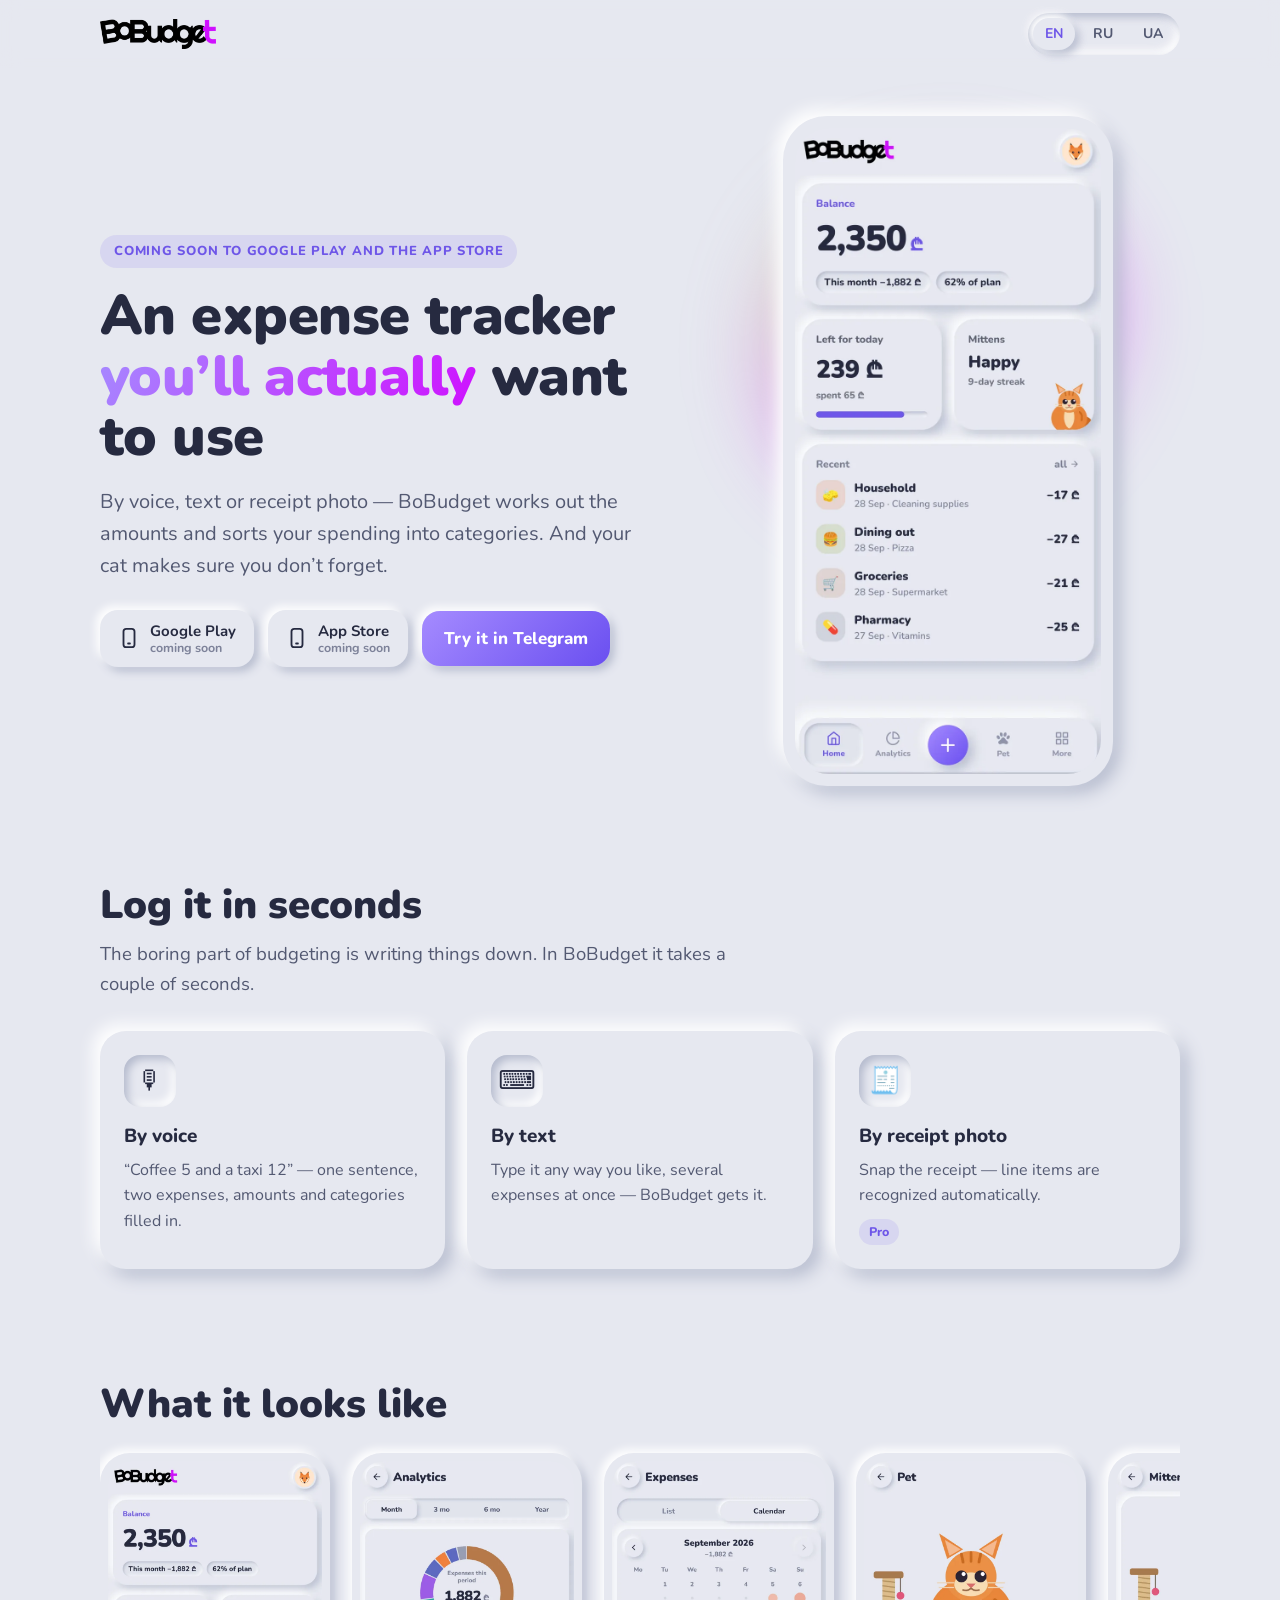
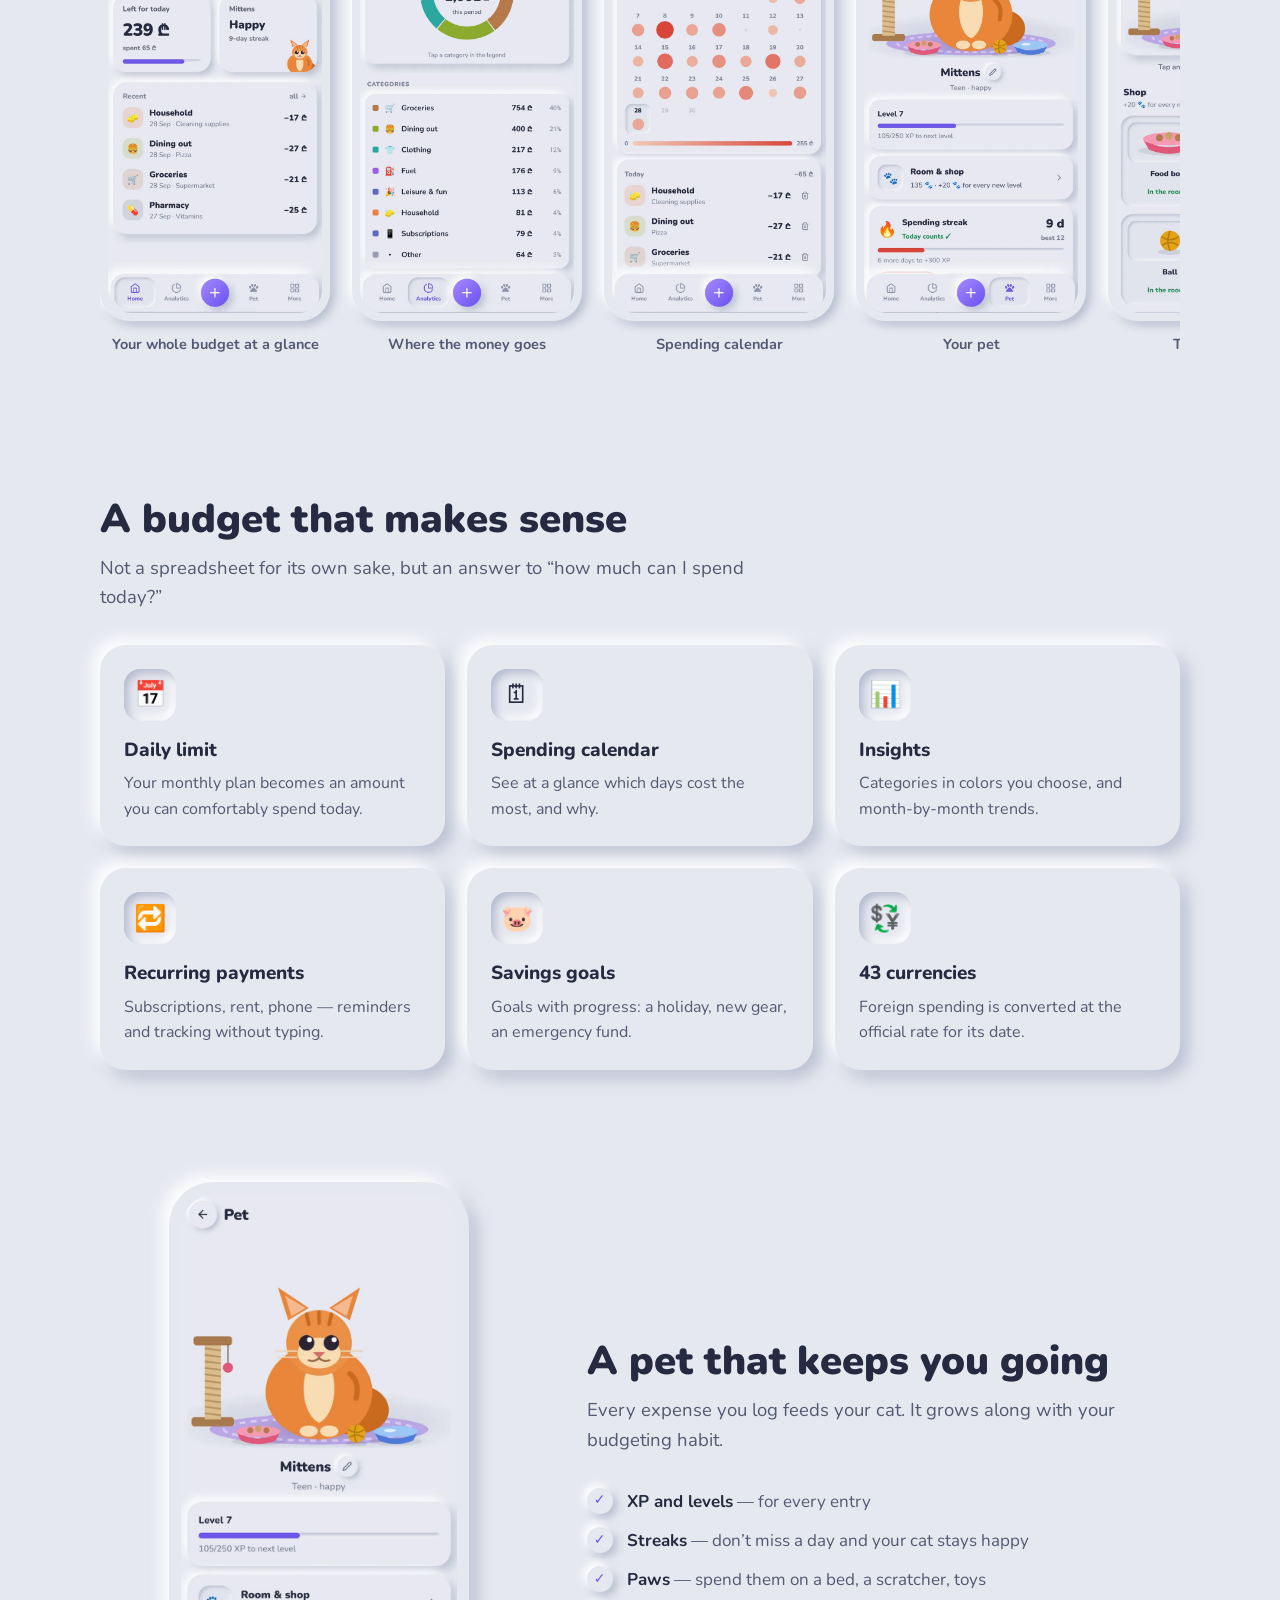
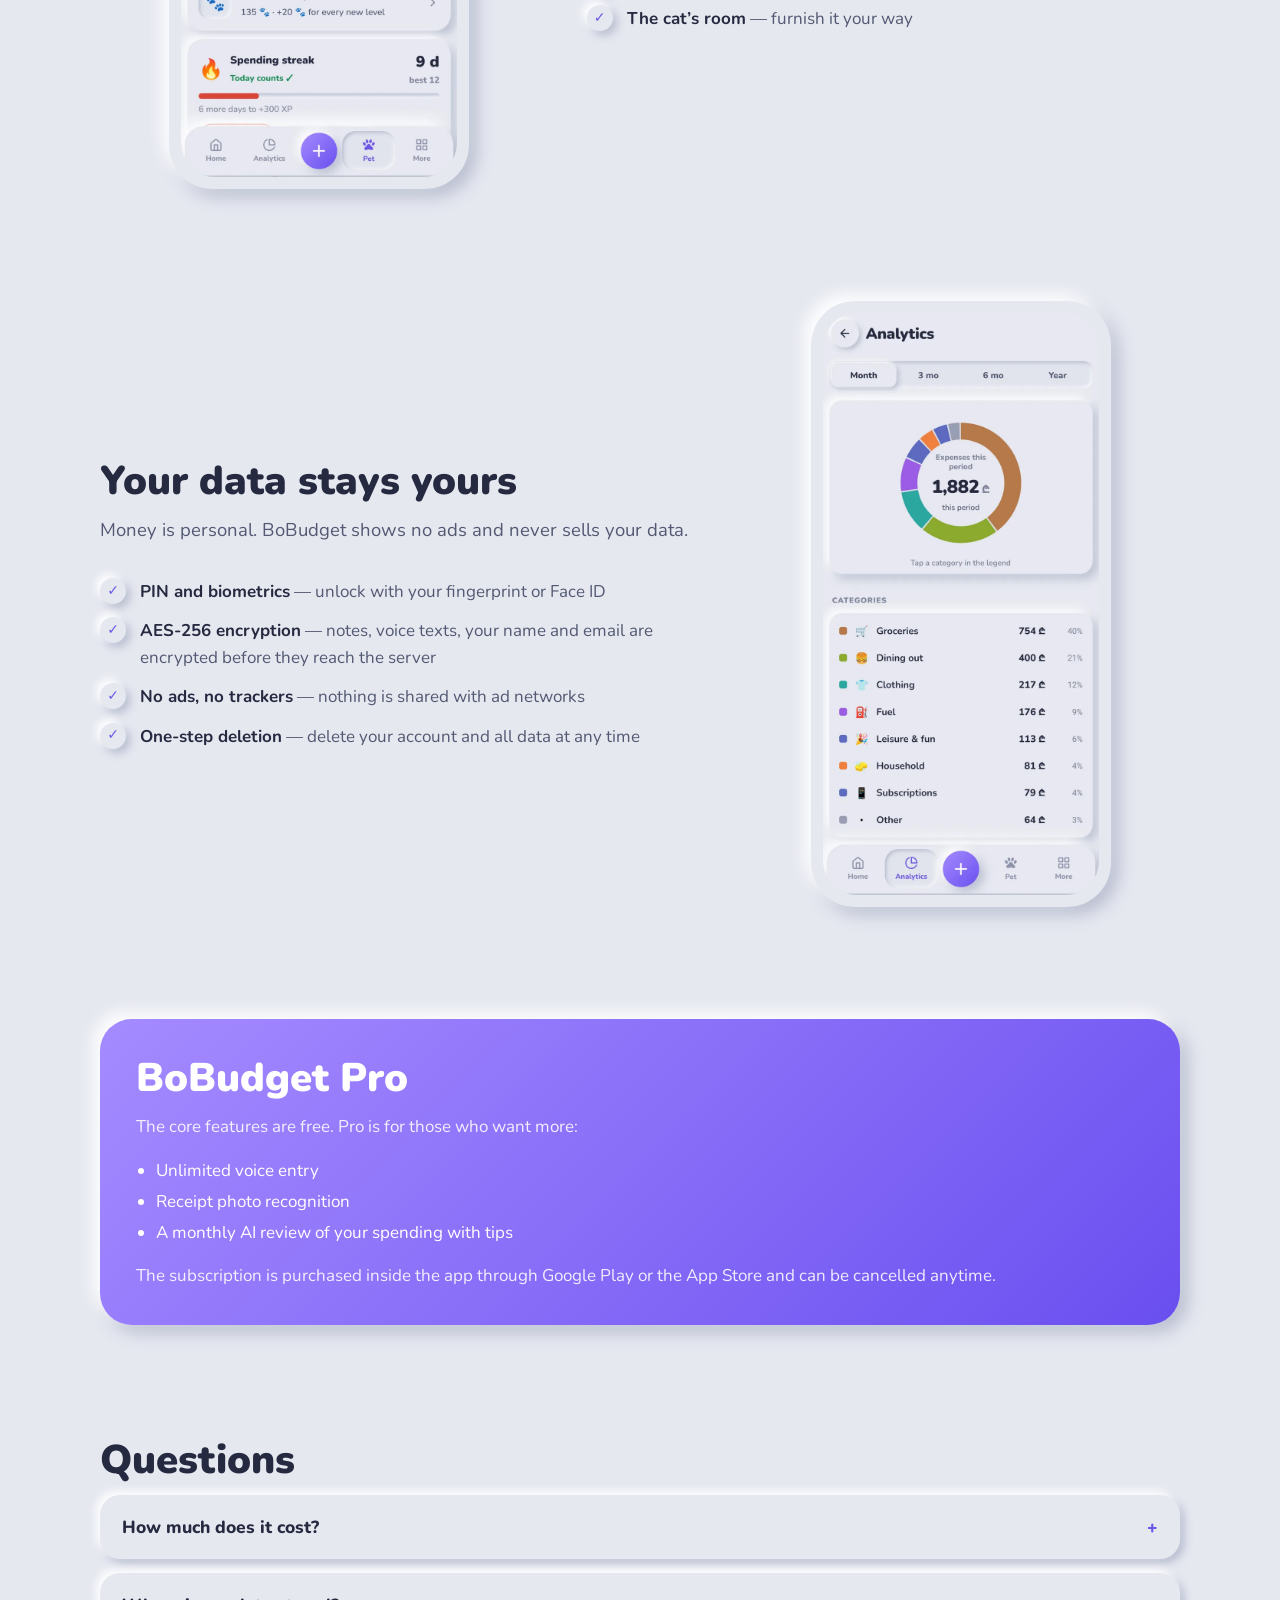
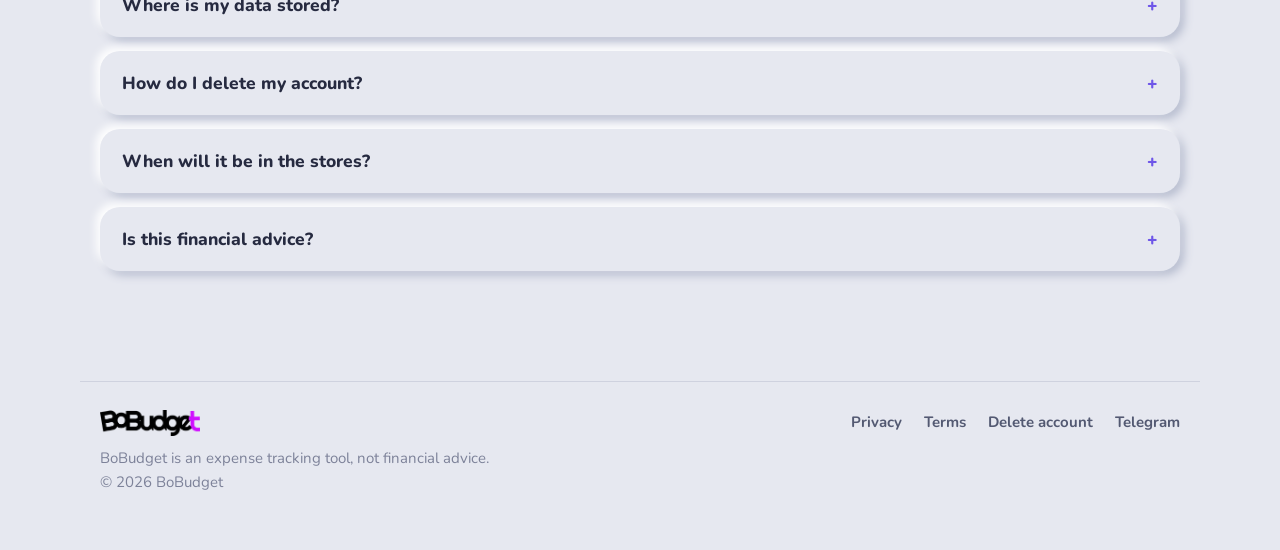
==== index.html @ 77367bcf "BoBudget site: ru/en/uk landing page Co-Authored-By: Claude Opus 5.5 <noreply@anthropic.com>" ====
<!doctype html>
<html lang="en">
<head>
<meta charset="utf-8">
<meta name="viewport" content="width=device-width, initial-scale=1">
<title>BoBudget — expense tracker by voice, text and receipt photo</title>
<meta name="description" content="BoBudget is a personal expense tracker: say “coffee 5 and a taxi 12” and it sorts the spending into categories. A daily limit, a spending calendar, insights and a cat that your entries keep fed.">
<link rel="canonical" href="https://bogdanhere1.github.io/bobudget/">
<link rel="alternate" hreflang="en" href="https://bogdanhere1.github.io/bobudget/">
<link rel="alternate" hreflang="ru" href="https://bogdanhere1.github.io/bobudget/ru/">
<link rel="alternate" hreflang="uk" href="https://bogdanhere1.github.io/bobudget/uk/">
<link rel="alternate" hreflang="x-default" href="https://bogdanhere1.github.io/bobudget/">
<meta property="og:type" content="website">
<meta property="og:title" content="BoBudget — expense tracker by voice, text and receipt photo">
<meta property="og:description" content="BoBudget is a personal expense tracker: say “coffee 5 and a taxi 12” and it sorts the spending into categories. A daily limit, a spending calendar, insights and a cat that your entries keep fed.">
<meta property="og:url" content="https://bogdanhere1.github.io/bobudget/">
<meta property="og:image" content="https://bogdanhere1.github.io/bobudget/assets/img/og-en.png">
<meta name="twitter:card" content="summary_large_image">
<meta name="theme-color" content="#e6e8f0" media="(prefers-color-scheme: light)">
<meta name="theme-color" content="#272934" media="(prefers-color-scheme: dark)">
<link rel="icon" type="image/png" href="assets/img/favicon.png">
<link rel="apple-touch-icon" href="assets/img/apple-touch-icon.png">
<link rel="preconnect" href="https://fonts.googleapis.com">
<link rel="preconnect" href="https://fonts.gstatic.com" crossorigin>
<link href="https://fonts.googleapis.com/css2?family=Nunito:wght@400;600;700;800;900&display=swap" rel="stylesheet">
<link rel="stylesheet" href="assets/site.css">
<script>
try{var s=localStorage.getItem('lang');var n=(navigator.language||'').slice(0,2).toLowerCase();
var to=s||(n==='ru'||n==='uk'||n==='be'?(n==='uk'?'uk':'ru'):'');if(to&&to!=='en')location.replace(to+'/');}catch(e){}
</script>
</head>
<body>
<header class="top"><div class="wrap">
  <a href="" aria-label="BoBudget"><img class="logo-light" src="assets/img/logo-light.png" alt="BoBudget" width="424" height="110"><img class="logo-dark" src="assets/img/logo-dark.png" alt="BoBudget" width="424" height="110"></a>
  <nav class="langs" aria-label="Language"><a href="" hreflang="en" data-lang="en" aria-current="true">EN</a><a href="ru/" hreflang="ru" data-lang="ru">RU</a><a href="uk/" hreflang="uk" data-lang="uk">UA</a></nav>
</div></header>

<main>
<section class="hero"><div class="wrap">
  <div>
    <span class="eyebrow">Coming soon to Google Play and the App Store</span>
    <h1>An expense tracker <span class="mark">you’ll actually</span> want to use</h1>
    <p class="lead">By voice, text or receipt photo — BoBudget works out the amounts and sorts your spending into categories. And your cat makes sure you don’t forget.</p>
    <div class="stores"><div class="store"><svg viewBox="0 0 24 24" fill="none" stroke="currentColor" stroke-width="2" stroke-linecap="round" stroke-linejoin="round" aria-hidden="true"><rect x="6" y="2" width="12" height="20" rx="3"/><path d="M11 18h2"/></svg><span><b>Google Play</b><small>coming soon</small></span></div><div class="store"><svg viewBox="0 0 24 24" fill="none" stroke="currentColor" stroke-width="2" stroke-linecap="round" stroke-linejoin="round" aria-hidden="true"><rect x="6" y="2" width="12" height="20" rx="3"/><path d="M11 18h2"/></svg><span><b>App Store</b><small>coming soon</small></span></div><a class="tg" href="https://t.me/bobudget_bot" rel="noopener">Try it in Telegram</a></div>
  </div>
  <div class="phone-stage"><div class="glow"></div><div class="phone"><img src="assets/img/en-01-home.webp" width="720" height="1520" alt="Your whole budget at a glance" fetchpriority="high"></div></div>
</div></section>

<section><div class="wrap">
  <h2>Log it in seconds</h2><p class="sub">The boring part of budgeting is writing things down. In BoBudget it takes a couple of seconds.</p>
  <div class="grid3"><div class="card"><div class="ic">🎙</div><h3>By voice</h3><p>“Coffee 5 and a taxi 12” — one sentence, two expenses, amounts and categories filled in.</p></div><div class="card"><div class="ic">⌨️</div><h3>By text</h3><p>Type it any way you like, several expenses at once — BoBudget gets it.</p></div><div class="card"><div class="ic">🧾</div><h3>By receipt photo</h3><p>Snap the receipt — line items are recognized automatically.</p><span class="tag">Pro</span></div></div>
</div></section>

<section><div class="wrap">
  <h2>What it looks like</h2>
  <div class="screens"><figure><div class="shot"><img src="assets/img/en-01-home.webp" width="720" height="1520" loading="lazy" alt="Your whole budget at a glance"></div><figcaption>Your whole budget at a glance</figcaption></figure><figure><div class="shot"><img src="assets/img/en-02-analytics.webp" width="720" height="1520" loading="lazy" alt="Where the money goes"></div><figcaption>Where the money goes</figcaption></figure><figure><div class="shot"><img src="assets/img/en-03-calendar.webp" width="720" height="1520" loading="lazy" alt="Spending calendar"></div><figcaption>Spending calendar</figcaption></figure><figure><div class="shot"><img src="assets/img/en-04-pet.webp" width="720" height="1520" loading="lazy" alt="Your pet"></div><figcaption>Your pet</figcaption></figure><figure><div class="shot"><img src="assets/img/en-05-room.webp" width="720" height="1520" loading="lazy" alt="The cat’s room"></div><figcaption>The cat’s room</figcaption></figure><figure><div class="shot"><img src="assets/img/en-06-add.webp" width="720" height="1520" loading="lazy" alt="New expense"></div><figcaption>New expense</figcaption></figure></div>
</div></section>

<section><div class="wrap">
  <h2>A budget that makes sense</h2><p class="sub">Not a spreadsheet for its own sake, but an answer to “how much can I spend today?”</p>
  <div class="grid3"><div class="card"><div class="ic">📅</div><h3>Daily limit</h3><p>Your monthly plan becomes an amount you can comfortably spend today.</p></div><div class="card"><div class="ic">🗓</div><h3>Spending calendar</h3><p>See at a glance which days cost the most, and why.</p></div><div class="card"><div class="ic">📊</div><h3>Insights</h3><p>Categories in colors you choose, and month-by-month trends.</p></div><div class="card"><div class="ic">🔁</div><h3>Recurring payments</h3><p>Subscriptions, rent, phone — reminders and tracking without typing.</p></div><div class="card"><div class="ic">🐷</div><h3>Savings goals</h3><p>Goals with progress: a holiday, new gear, an emergency fund.</p></div><div class="card"><div class="ic">💱</div><h3>43 currencies</h3><p>Foreign spending is converted at the official rate for its date.</p></div></div>
</div></section>

<section><div class="wrap split">
  <div class="phone-col"><div class="phone"><img src="assets/img/en-04-pet.webp" width="720" height="1520" loading="lazy" alt="Your pet"></div></div>
  <div><h2>A pet that keeps you going</h2><p class="sub">Every expense you log feeds your cat. It grows along with your budgeting habit.</p><ul class="ticks"><li><span><b>XP and levels</b> — for every entry</span></li><li><span><b>Streaks</b> — don’t miss a day and your cat stays happy</span></li><li><span><b>Paws</b> — spend them on a bed, a scratcher, toys</span></li><li><span><b>The cat’s room</b> — furnish it your way</span></li></ul></div>
</div></section>

<section><div class="wrap split rev">
  <div><h2>Your data stays yours</h2><p class="sub">Money is personal. BoBudget shows no ads and never sells your data.</p><ul class="ticks"><li><span><b>PIN and biometrics</b> — unlock with your fingerprint or Face ID</span></li><li><span><b>AES-256 encryption</b> — notes, voice texts, your name and email are encrypted before they reach the server</span></li><li><span><b>No ads, no trackers</b> — nothing is shared with ad networks</span></li><li><span><b>One-step deletion</b> — delete your account and all data at any time</span></li></ul></div>
  <div class="phone-col"><div class="phone"><img src="assets/img/en-02-analytics.webp" width="720" height="1520" loading="lazy" alt="Where the money goes"></div></div>
</div></section>

<section><div class="wrap">
  <div class="pro"><h2>BoBudget Pro</h2><p>The core features are free. Pro is for those who want more:</p><ul><li>Unlimited voice entry</li><li>Receipt photo recognition</li><li>A monthly AI review of your spending with tips</li></ul><p style="margin:16px 0 0">The subscription is purchased inside the app through Google Play or the App Store and can be cancelled anytime.</p></div>
</div></section>

<section><div class="wrap">
  <h2>Questions</h2>
  <details><summary>How much does it cost?</summary><p>The app is free. Extra features come with the BoBudget Pro subscription.</p></details><details><summary>Where is my data stored?</summary><p>On a secured server in Europe. Personal fields are encrypted and every connection uses HTTPS. See the privacy policy for details.</p></details><details><summary>How do I delete my account?</summary><p>In the app: Account → Delete account. Or without the app, on the account deletion page.</p></details><details><summary>When will it be in the stores?</summary><p>Testing is under way. BoBudget already works in Telegram — you can try it there.</p></details><details><summary>Is this financial advice?</summary><p>No. BoBudget is a tracking tool; the decisions are yours.</p></details>
</div></section>
</main>

<footer><div class="wrap">
  <div class="note"><img class="logo-light" src="assets/img/logo-light.png" alt="BoBudget" width="140" height="36" style="height:26px;width:auto;margin-bottom:10px"><img class="logo-dark" src="assets/img/logo-dark.png" alt="" width="140" height="36" style="height:26px;width:auto;margin-bottom:10px">
  <div>BoBudget is an expense tracking tool, not financial advice.</div><div>© 2026 BoBudget</div></div>
  <nav><a href="https://budget-api-production-ce25.up.railway.app/privacy/">Privacy</a><a href="https://budget-api-production-ce25.up.railway.app/terms/">Terms</a><a href="https://budget-api-production-ce25.up.railway.app/delete-account/">Delete account</a><a href="https://t.me/bobudget_bot" rel="noopener">Telegram</a></nav>
</div></footer>
<script>
document.querySelectorAll('.langs a').forEach(function(a){a.addEventListener('click',function(){try{localStorage.setItem('lang',a.dataset.lang)}catch(e){}})});
</script>
</body>
</html>
---- assets/site.css ----
/* BoBudget site — soft UI, the same palette as the app (app-native/src/theme.ts). */
:root {
  --bg: #e6e8f0; --surface: #e6e8f0; --text: #262a40; --text2: #535972; --muted: #7d8299;
  --accent: #6e56e8; --accent-wash: rgba(110, 86, 232, .12);
  --hi: #ffffff; --sh: #b4bacd; --grad1: #a58bff; --grad2: #6a4ff0;
  --lime: #c2ff40; --magenta: #cf10ff; --line: #cfd2df;
  --out: -7px -7px 16px var(--hi), 7px 7px 18px var(--sh);
  --out-sm: -4px -4px 9px var(--hi), 4px 4px 10px var(--sh);
  --in: inset 4px 4px 9px var(--sh), inset -4px -4px 9px var(--hi);
  color-scheme: light;
}
@media (prefers-color-scheme: dark) {
  :root {
    --bg: #272934; --surface: #272934; --text: #eceef6; --text2: #b4b8ca; --muted: #8c90a6;
    --accent: #a594ff; --accent-wash: rgba(165, 148, 255, .14);
    --hi: #333644; --sh: #17181f; --line: #3b3e4d;
    color-scheme: dark;
  }
  .logo-light { display: none; }
  .logo-dark { display: inline-block !important; }
}
* { box-sizing: border-box; }
html { scroll-behavior: smooth; }
body {
  margin: 0; background: var(--bg); color: var(--text);
  font-family: 'Nunito', system-ui, -apple-system, 'Segoe UI', sans-serif; font-size: 17px; line-height: 1.6;
  -webkit-font-smoothing: antialiased;
}
img { max-width: 100%; display: block; }
a { color: var(--accent); }
.wrap { max-width: 1120px; margin: 0 auto; padding: 0 20px; }
.logo-dark { display: none; }

/* header */
header.top { position: sticky; top: 0; z-index: 10; background: color-mix(in srgb, var(--bg) 88%, transparent); backdrop-filter: blur(10px); }
header.top .wrap { display: flex; align-items: center; justify-content: space-between; height: 68px; gap: 12px; }
header.top img { height: 30px; width: auto; }
.langs { display: flex; gap: 6px; padding: 5px; border-radius: 999px; box-shadow: var(--in); }
.langs a { text-decoration: none; color: var(--text2); font-weight: 700; font-size: 14px; padding: 5px 12px; border-radius: 999px; }
.langs a[aria-current="true"] { background: var(--surface); color: var(--accent); box-shadow: var(--out-sm); }

/* hero */
.hero { padding: 48px 0 40px; }
.hero .wrap { display: grid; grid-template-columns: 1.1fr .9fr; gap: 48px; align-items: center; }
.eyebrow { display: inline-flex; align-items: center; gap: 8px; font-weight: 800; font-size: 13px; letter-spacing: .06em; text-transform: uppercase; color: var(--accent); background: var(--accent-wash); padding: 6px 14px; border-radius: 999px; }
h1 { font-size: clamp(34px, 5vw, 56px); line-height: 1.08; font-weight: 900; margin: 18px 0 18px; letter-spacing: -.01em; }
h1 .mark { background: linear-gradient(120deg, var(--grad1), var(--magenta)); -webkit-background-clip: text; background-clip: text; color: transparent; }
.lead { font-size: 20px; color: var(--text2); max-width: 560px; margin: 0 0 28px; }
.stores { display: flex; flex-wrap: wrap; gap: 14px; align-items: center; }
.store { display: inline-flex; align-items: center; gap: 10px; padding: 12px 18px; border-radius: 18px; box-shadow: var(--out-sm); background: var(--surface); }
.store svg { width: 22px; height: 22px; flex: none; }
.store b { display: block; font-size: 15px; line-height: 1.2; }
.store small { display: block; color: var(--muted); font-size: 12.5px; font-weight: 700; line-height: 1.2; }
.tg { text-decoration: none; font-weight: 800; color: #fff; background: linear-gradient(135deg, var(--grad1), var(--grad2)); padding: 14px 22px; border-radius: 18px; box-shadow: var(--out-sm); }
.tg:hover { filter: brightness(1.06); }
.phone-stage { position: relative; display: flex; justify-content: center; }
.phone-stage .glow { position: absolute; width: 78%; aspect-ratio: 1; border-radius: 50%; top: 8%; background: radial-gradient(circle at 35% 30%, rgba(194, 255, 64, .55), rgba(207, 16, 255, .45) 55%, transparent 72%); filter: blur(40px); }
.phone { position: relative; width: min(330px, 80vw); border-radius: 44px; padding: 12px; background: var(--surface); box-shadow: var(--out); }
.phone img { border-radius: 34px; width: 100%; height: auto; }

/* sections */
section { padding: 56px 0; }
h2 { font-size: clamp(28px, 3.6vw, 40px); line-height: 1.15; font-weight: 900; margin: 0 0 12px; }
.sub { color: var(--text2); font-size: 18.5px; max-width: 680px; margin: 0 0 32px; }
.grid3 { display: grid; grid-template-columns: repeat(3, 1fr); gap: 22px; }
.grid2 { display: grid; grid-template-columns: repeat(2, 1fr); gap: 22px; }
.card { background: var(--surface); border-radius: 26px; padding: 24px; box-shadow: var(--out); min-width: 0; }
.ic { width: 52px; height: 52px; border-radius: 16px; display: grid; place-items: center; font-size: 26px; box-shadow: var(--in); margin-bottom: 14px; }
.card h3 { margin: 0 0 6px; font-size: 19px; font-weight: 800; }
.card p { margin: 0; color: var(--text2); font-size: 16px; }
.card .tag { display: inline-block; margin-top: 10px; font-size: 12.5px; font-weight: 800; color: var(--accent); background: var(--accent-wash); padding: 3px 10px; border-radius: 999px; }

/* screens */
.screens { display: flex; gap: 22px; overflow-x: auto; padding: 14px 6px 28px; scroll-snap-type: x mandatory; }
.screens figure { margin: 0; flex: 0 0 auto; width: 230px; scroll-snap-align: start; }
.screens .shot { border-radius: 30px; padding: 8px; background: var(--surface); box-shadow: var(--out-sm); }
.screens img { border-radius: 23px; width: 100%; height: auto; }
.screens figcaption { text-align: center; color: var(--text2); font-weight: 700; font-size: 14.5px; margin-top: 12px; }

/* split */
.split { display: grid; grid-template-columns: .85fr 1.15fr; gap: 48px; align-items: center; }
.split.rev { grid-template-columns: 1.15fr .85fr; }
.split .phone { width: min(300px, 76vw); margin: 0 auto; }
ul.ticks { list-style: none; padding: 0; margin: 0; display: grid; gap: 12px; }
ul.ticks li { display: grid; grid-template-columns: 30px 1fr; gap: 10px; color: var(--text2); }
ul.ticks li::before { content: "✓"; width: 26px; height: 26px; border-radius: 50%; display: grid; place-items: center; font-weight: 900; font-size: 14px; color: var(--accent); box-shadow: var(--out-sm); }
ul.ticks b { color: var(--text); }

/* pro */
.pro { background: linear-gradient(135deg, var(--grad1), var(--grad2)); color: #fff; border-radius: 32px; padding: 36px; box-shadow: var(--out); }
.pro h2 { color: #fff; }
.pro p { color: rgba(255, 255, 255, .88); margin: 0 0 16px; }
.pro ul { margin: 0; padding-left: 20px; color: #fff; }
.pro li { margin: 4px 0; }

/* faq */
details { background: var(--surface); border-radius: 20px; box-shadow: var(--out-sm); padding: 18px 22px; margin-bottom: 14px; }
summary { cursor: pointer; font-weight: 800; font-size: 17.5px; list-style: none; display: flex; justify-content: space-between; gap: 16px; }
summary::after { content: "+"; color: var(--accent); font-weight: 900; }
details[open] summary::after { content: "−"; }
details p { color: var(--text2); margin: 12px 0 0; }

/* footer */
footer { padding: 40px 0 56px; color: var(--muted); font-size: 15px; }
footer .wrap { display: flex; flex-wrap: wrap; gap: 18px 28px; justify-content: space-between; align-items: flex-start; border-top: 1px solid var(--line); padding-top: 28px; }
footer nav { display: flex; flex-wrap: wrap; gap: 10px 22px; }
footer a { color: var(--text2); text-decoration: none; font-weight: 700; }
footer a:hover { color: var(--accent); }
footer .note { max-width: 520px; }

@media (max-width: 900px) {
  .hero .wrap, .split, .split.rev { grid-template-columns: 1fr; gap: 32px; }
  .split.rev .phone-col { order: -1; }
  .grid3 { grid-template-columns: 1fr 1fr; }
}
@media (max-width: 620px) {
  body { font-size: 16px; }
  .grid3, .grid2 { grid-template-columns: 1fr; }
  .hero { padding-top: 24px; }
  .lead { font-size: 18px; }
  section { padding: 40px 0; }
  .pro { padding: 26px; }
  header.top img { height: 24px; }
  .langs a { padding: 4px 9px; font-size: 13px; }
}
@media (prefers-reduced-motion: reduce) { html { scroll-behavior: auto; } }
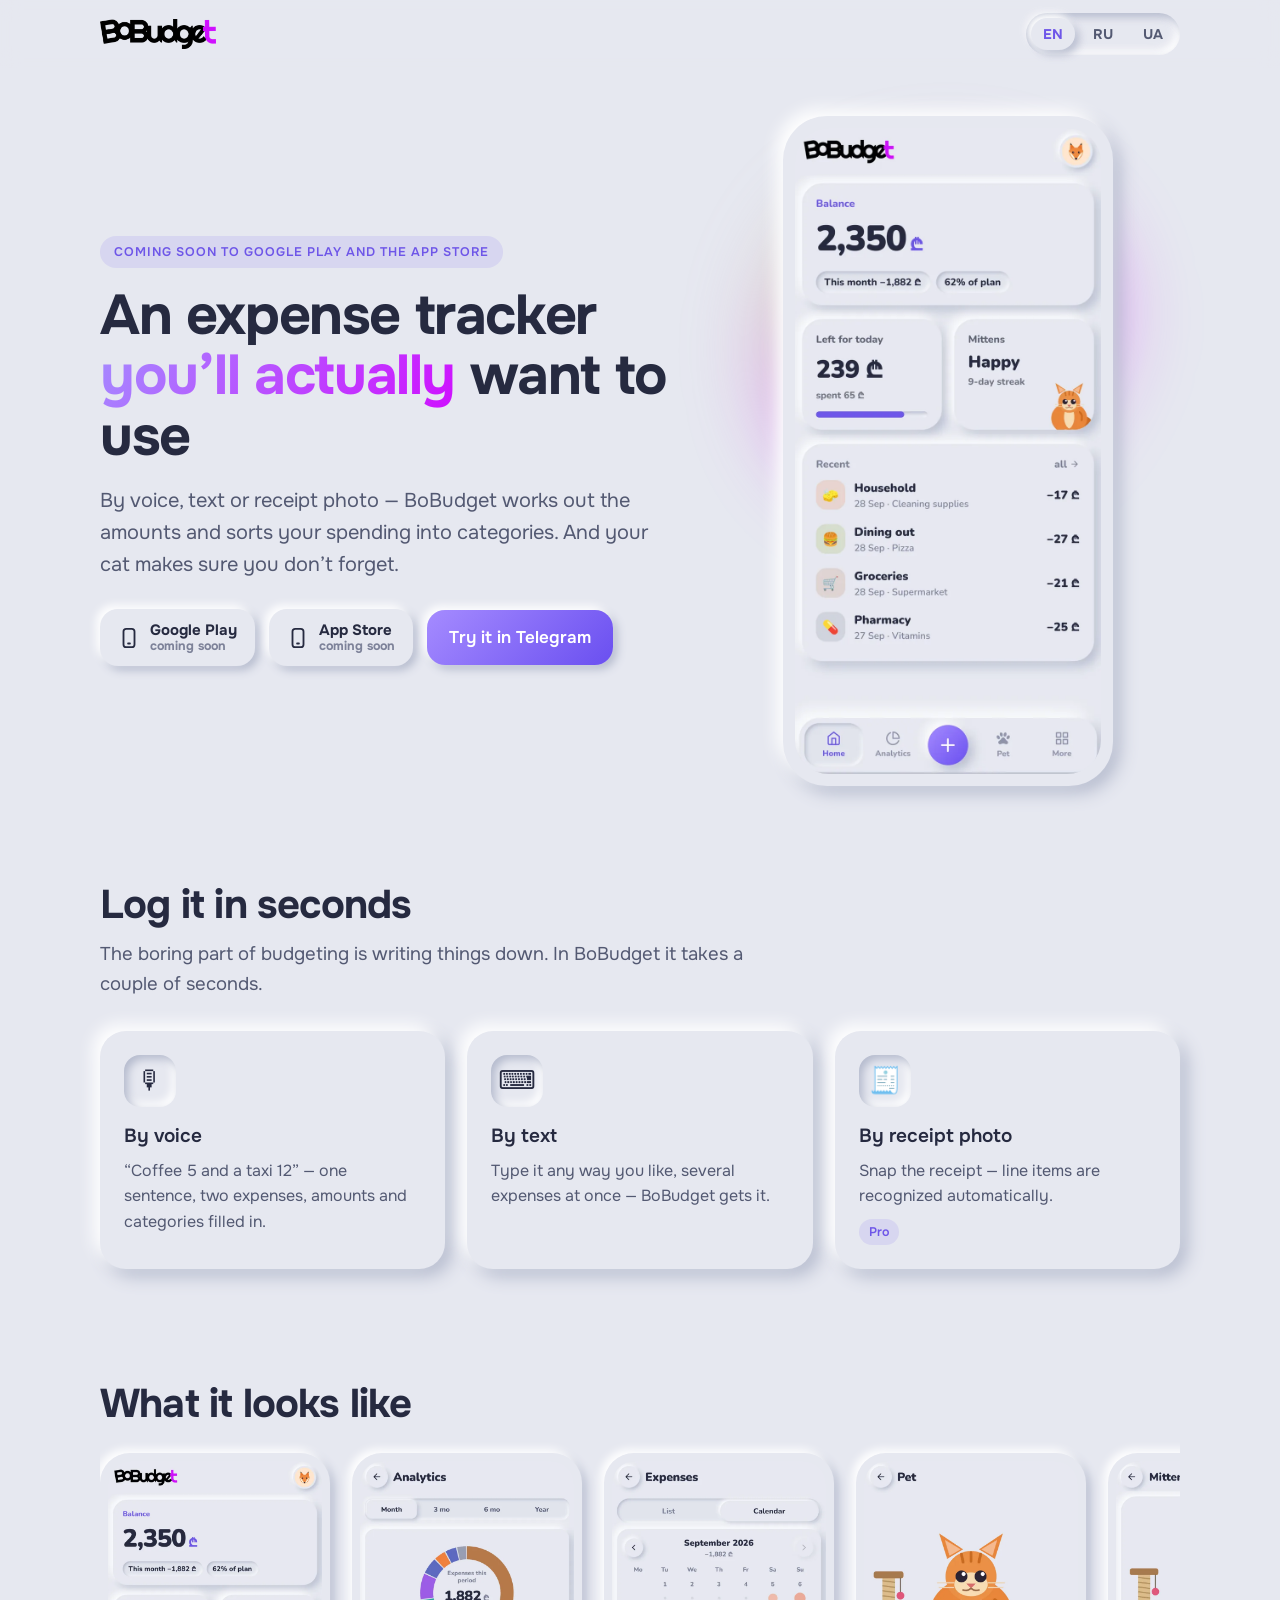
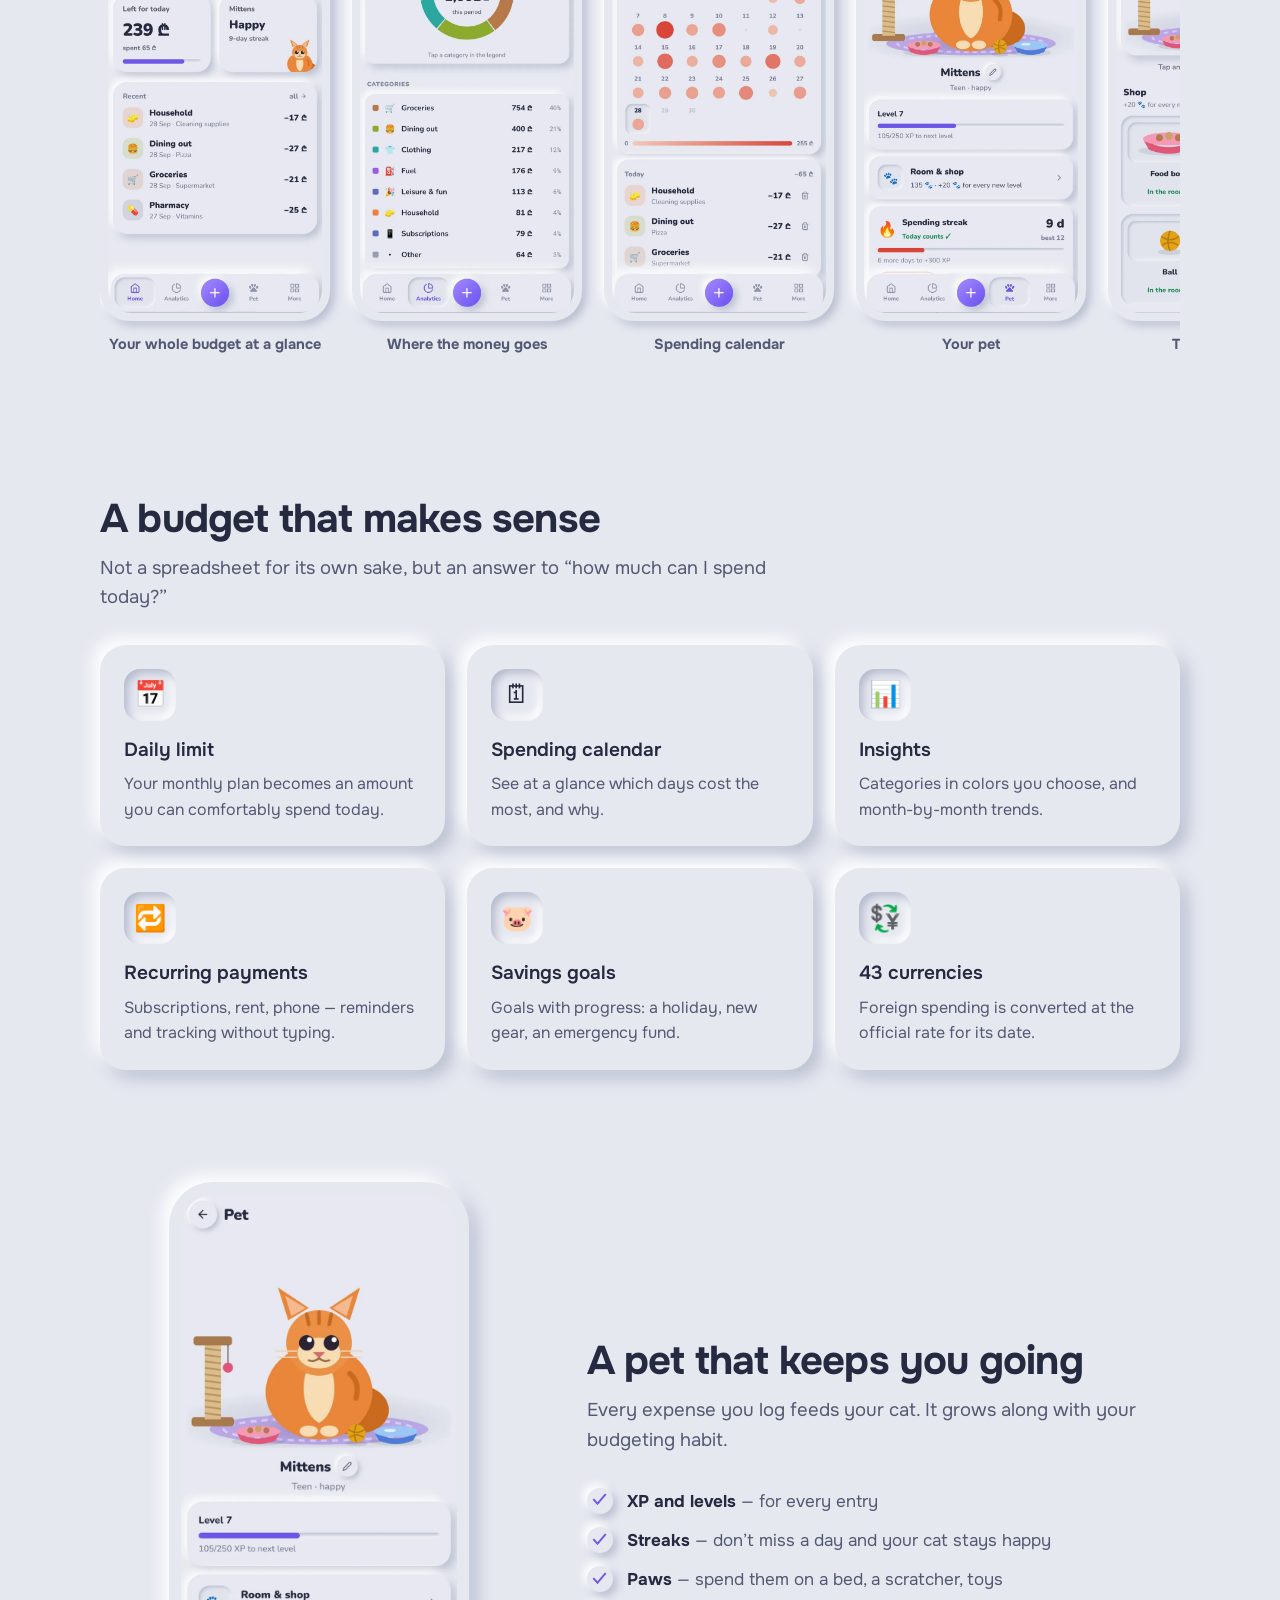
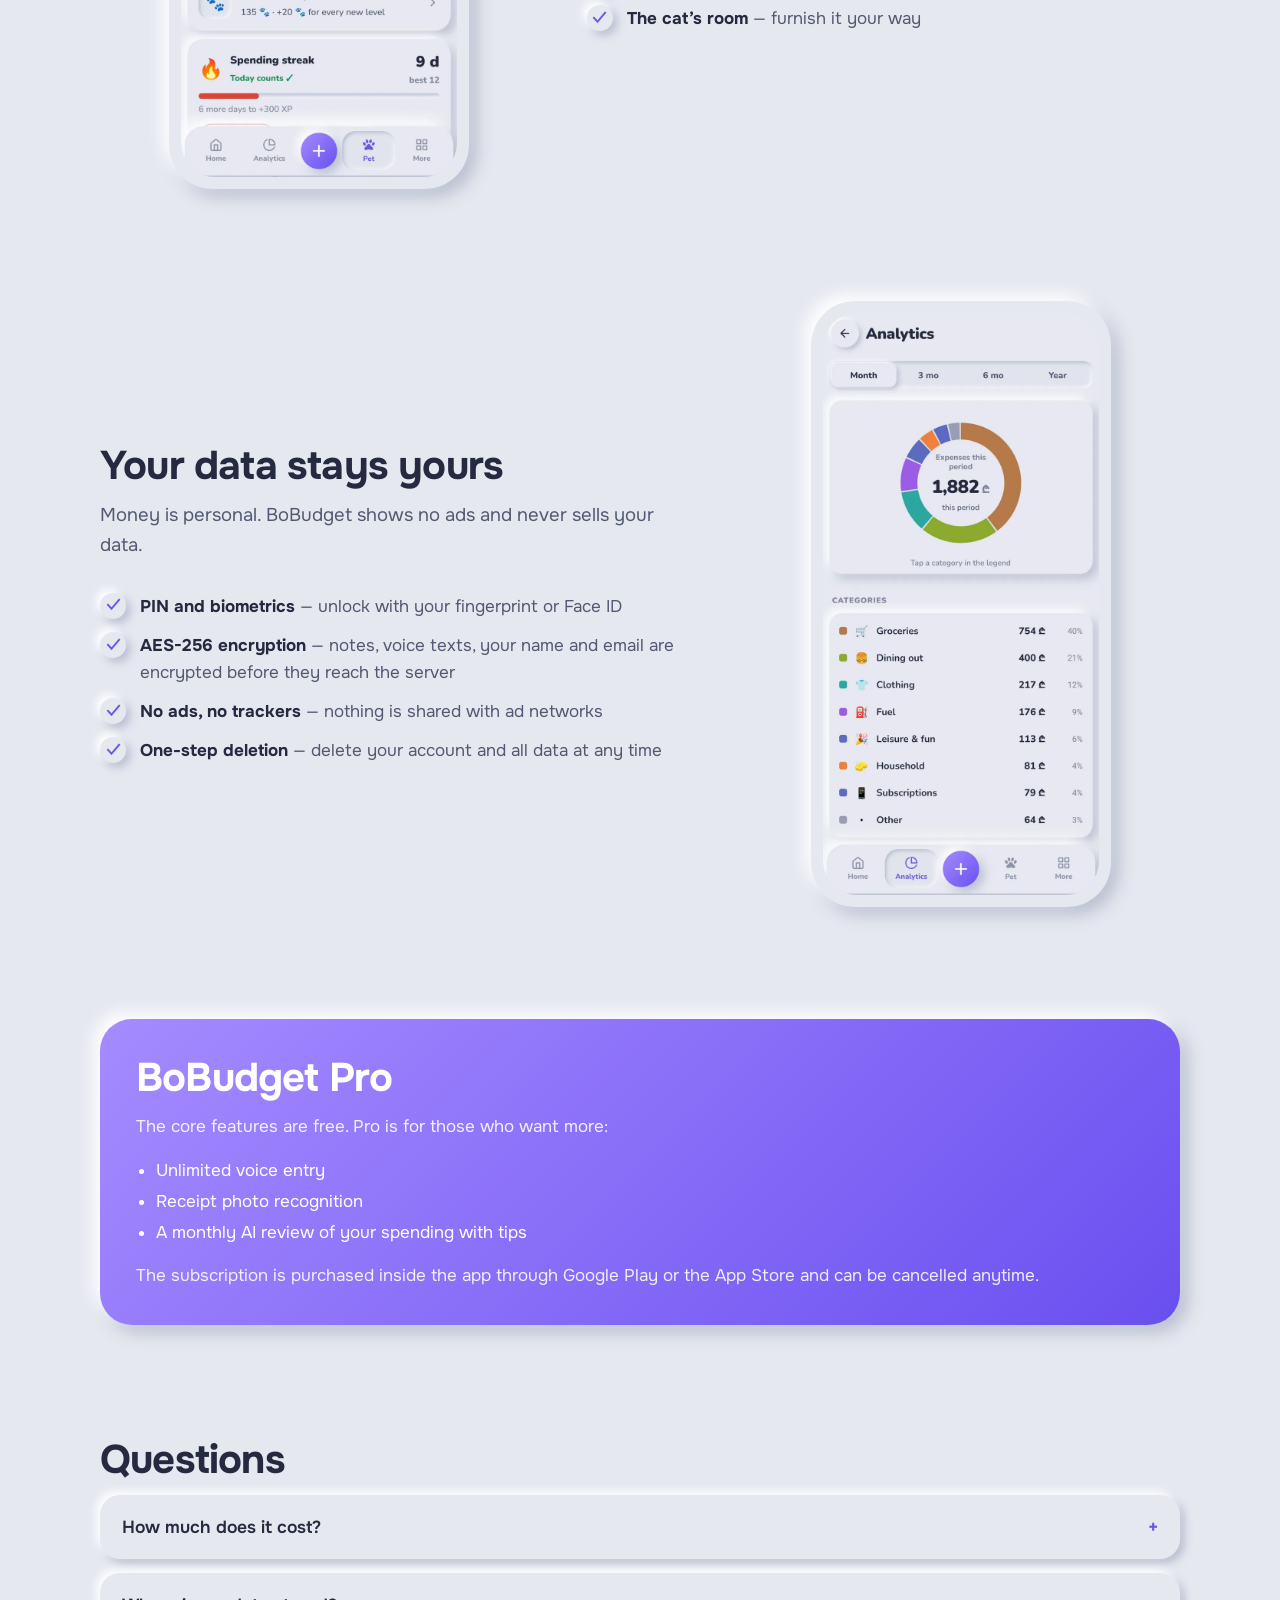
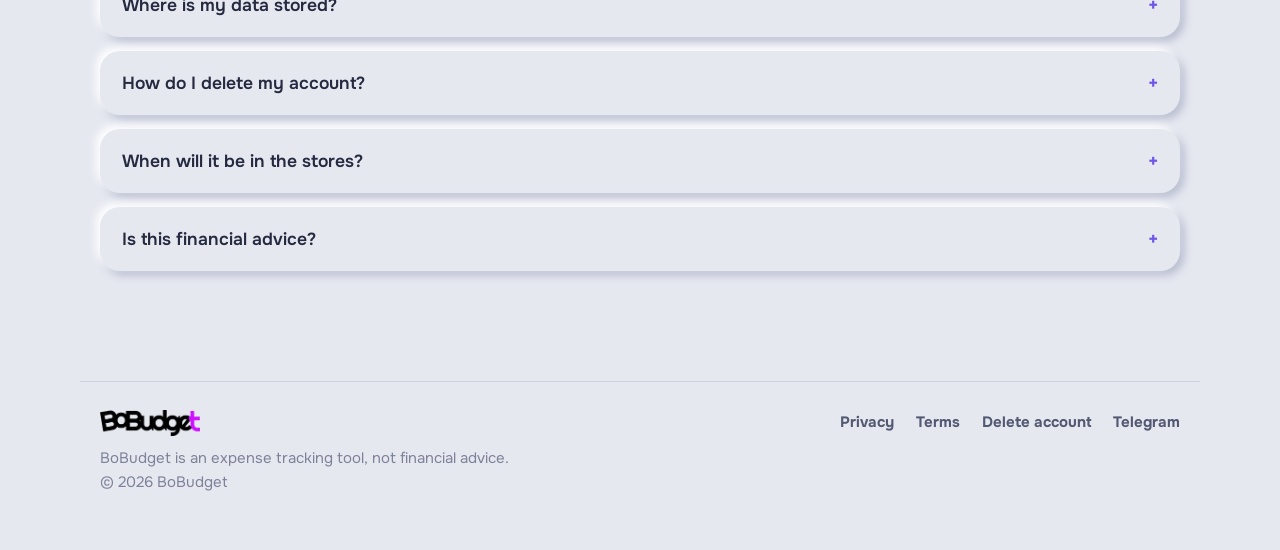
==== commit 85631748: "Font: Onest instead of Nunito, lighter weights Co-Authored-By: Claude Opus 5.5 <noreply@anthropic.co" ====
--- a/index.html
+++ b/index.html
@@ -22,7 +22,7 @@
 <link rel="apple-touch-icon" href="assets/img/apple-touch-icon.png">
 <link rel="preconnect" href="https://fonts.googleapis.com">
 <link rel="preconnect" href="https://fonts.gstatic.com" crossorigin>
-<link href="https://fonts.googleapis.com/css2?family=Nunito:wght@400;600;700;800;900&display=swap" rel="stylesheet">
+<link href="https://fonts.googleapis.com/css2?family=Onest:wght@400;500;600;700&display=swap" rel="stylesheet">
 <link rel="stylesheet" href="assets/site.css">
 <script>
 try{var s=localStorage.getItem('lang');var n=(navigator.language||'').slice(0,2).toLowerCase();
--- a/assets/site.css
+++ b/assets/site.css
@@ -23,7 +23,7 @@
 html { scroll-behavior: smooth; }
 body {
   margin: 0; background: var(--bg); color: var(--text);
-  font-family: 'Nunito', system-ui, -apple-system, 'Segoe UI', sans-serif; font-size: 17px; line-height: 1.6;
+  font-family: 'Onest', system-ui, -apple-system, 'Segoe UI', sans-serif; font-size: 17px; line-height: 1.6;
   -webkit-font-smoothing: antialiased;
 }
 img { max-width: 100%; display: block; }
@@ -42,8 +42,8 @@
 /* hero */
 .hero { padding: 48px 0 40px; }
 .hero .wrap { display: grid; grid-template-columns: 1.1fr .9fr; gap: 48px; align-items: center; }
-.eyebrow { display: inline-flex; align-items: center; gap: 8px; font-weight: 800; font-size: 13px; letter-spacing: .06em; text-transform: uppercase; color: var(--accent); background: var(--accent-wash); padding: 6px 14px; border-radius: 999px; }
-h1 { font-size: clamp(34px, 5vw, 56px); line-height: 1.08; font-weight: 900; margin: 18px 0 18px; letter-spacing: -.01em; }
+.eyebrow { display: inline-flex; align-items: center; gap: 8px; font-weight: 600; font-size: 12.5px; letter-spacing: .08em; text-transform: uppercase; color: var(--accent); background: var(--accent-wash); padding: 6px 14px; border-radius: 999px; }
+h1 { font-size: clamp(34px, 5vw, 56px); line-height: 1.08; font-weight: 700; margin: 18px 0 18px; letter-spacing: -.025em; }
 h1 .mark { background: linear-gradient(120deg, var(--grad1), var(--magenta)); -webkit-background-clip: text; background-clip: text; color: transparent; }
 .lead { font-size: 20px; color: var(--text2); max-width: 560px; margin: 0 0 28px; }
 .stores { display: flex; flex-wrap: wrap; gap: 14px; align-items: center; }
@@ -51,7 +51,7 @@
 .store svg { width: 22px; height: 22px; flex: none; }
 .store b { display: block; font-size: 15px; line-height: 1.2; }
 .store small { display: block; color: var(--muted); font-size: 12.5px; font-weight: 700; line-height: 1.2; }
-.tg { text-decoration: none; font-weight: 800; color: #fff; background: linear-gradient(135deg, var(--grad1), var(--grad2)); padding: 14px 22px; border-radius: 18px; box-shadow: var(--out-sm); }
+.tg { text-decoration: none; font-weight: 600; color: #fff; background: linear-gradient(135deg, var(--grad1), var(--grad2)); padding: 14px 22px; border-radius: 18px; box-shadow: var(--out-sm); }
 .tg:hover { filter: brightness(1.06); }
 .phone-stage { position: relative; display: flex; justify-content: center; }
 .phone-stage .glow { position: absolute; width: 78%; aspect-ratio: 1; border-radius: 50%; top: 8%; background: radial-gradient(circle at 35% 30%, rgba(194, 255, 64, .55), rgba(207, 16, 255, .45) 55%, transparent 72%); filter: blur(40px); }
@@ -60,15 +60,15 @@
 
 /* sections */
 section { padding: 56px 0; }
-h2 { font-size: clamp(28px, 3.6vw, 40px); line-height: 1.15; font-weight: 900; margin: 0 0 12px; }
+h2 { font-size: clamp(28px, 3.6vw, 40px); line-height: 1.15; font-weight: 700; letter-spacing: -.02em; margin: 0 0 12px; }
 .sub { color: var(--text2); font-size: 18.5px; max-width: 680px; margin: 0 0 32px; }
 .grid3 { display: grid; grid-template-columns: repeat(3, 1fr); gap: 22px; }
 .grid2 { display: grid; grid-template-columns: repeat(2, 1fr); gap: 22px; }
 .card { background: var(--surface); border-radius: 26px; padding: 24px; box-shadow: var(--out); min-width: 0; }
 .ic { width: 52px; height: 52px; border-radius: 16px; display: grid; place-items: center; font-size: 26px; box-shadow: var(--in); margin-bottom: 14px; }
-.card h3 { margin: 0 0 6px; font-size: 19px; font-weight: 800; }
+.card h3 { margin: 0 0 6px; font-size: 19px; font-weight: 600; }
 .card p { margin: 0; color: var(--text2); font-size: 16px; }
-.card .tag { display: inline-block; margin-top: 10px; font-size: 12.5px; font-weight: 800; color: var(--accent); background: var(--accent-wash); padding: 3px 10px; border-radius: 999px; }
+.card .tag { display: inline-block; margin-top: 10px; font-size: 12.5px; font-weight: 600; color: var(--accent); background: var(--accent-wash); padding: 3px 10px; border-radius: 999px; }
 
 /* screens */
 .screens { display: flex; gap: 22px; overflow-x: auto; padding: 14px 6px 28px; scroll-snap-type: x mandatory; }
@@ -83,7 +83,7 @@
 .split .phone { width: min(300px, 76vw); margin: 0 auto; }
 ul.ticks { list-style: none; padding: 0; margin: 0; display: grid; gap: 12px; }
 ul.ticks li { display: grid; grid-template-columns: 30px 1fr; gap: 10px; color: var(--text2); }
-ul.ticks li::before { content: "✓"; width: 26px; height: 26px; border-radius: 50%; display: grid; place-items: center; font-weight: 900; font-size: 14px; color: var(--accent); box-shadow: var(--out-sm); }
+ul.ticks li::before { content: "✓"; width: 26px; height: 26px; border-radius: 50%; display: grid; place-items: center; font-weight: 700; font-size: 14px; color: var(--accent); box-shadow: var(--out-sm); }
 ul.ticks b { color: var(--text); }
 
 /* pro */
@@ -95,8 +95,8 @@
 
 /* faq */
 details { background: var(--surface); border-radius: 20px; box-shadow: var(--out-sm); padding: 18px 22px; margin-bottom: 14px; }
-summary { cursor: pointer; font-weight: 800; font-size: 17.5px; list-style: none; display: flex; justify-content: space-between; gap: 16px; }
-summary::after { content: "+"; color: var(--accent); font-weight: 900; }
+summary { cursor: pointer; font-weight: 600; font-size: 17.5px; list-style: none; display: flex; justify-content: space-between; gap: 16px; }
+summary::after { content: "+"; color: var(--accent); font-weight: 700; }
 details[open] summary::after { content: "−"; }
 details p { color: var(--text2); margin: 12px 0 0; }
 
